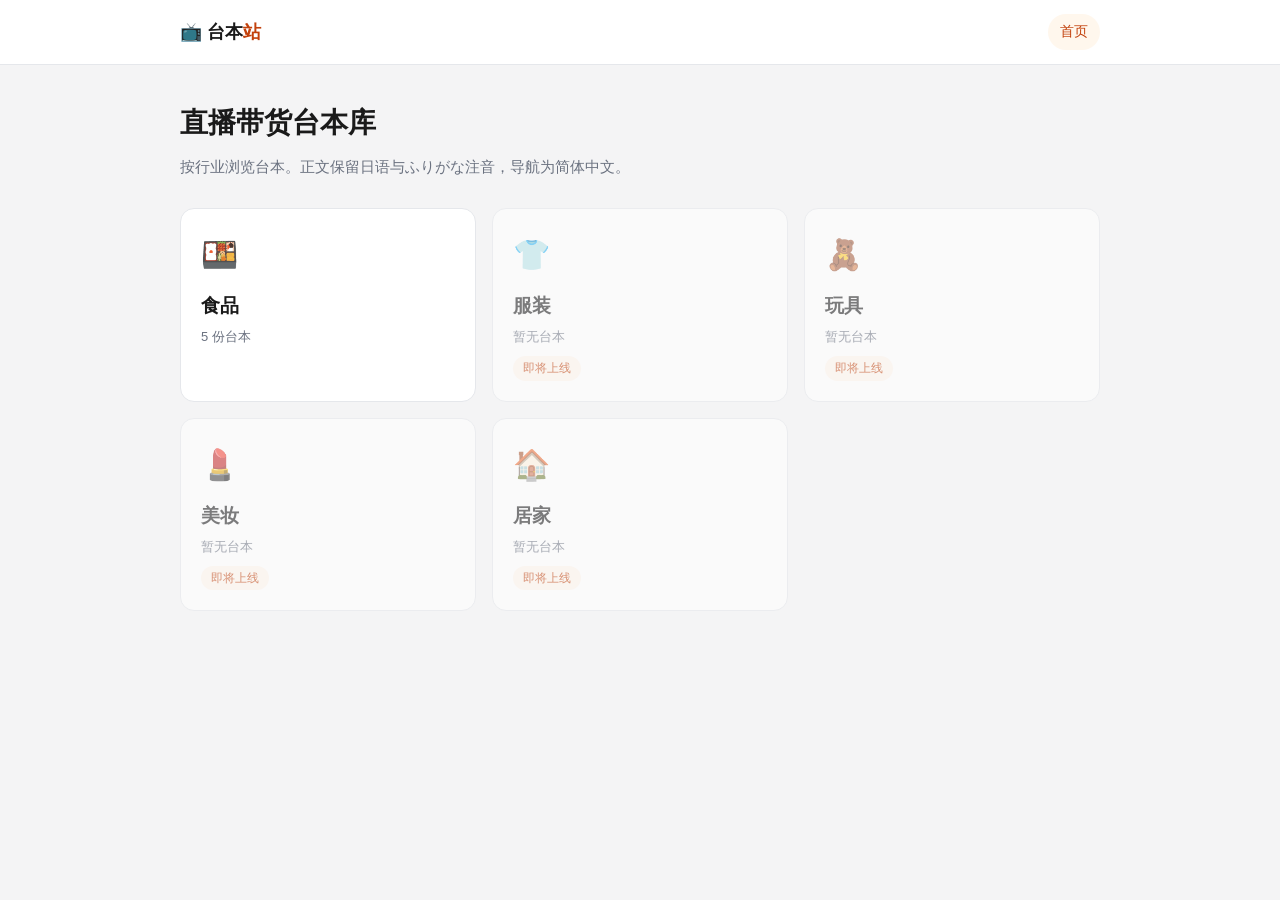
==== site/index.html @ 0ea6c521 "feat: 台本站 — 静态站 + SCHEMA + 转换 Skill + 迁移 5 份台本 - 目录结构 inbox/templates/content/site/archive/.cursor -" ====
<!DOCTYPE html>
<html lang="zh-CN">
<head>
<meta charset="utf-8">
<meta name="viewport" content="width=device-width,initial-scale=1">
<title>台本站 · 直播带货台本库</title>
<link rel="stylesheet" href="assets/app.css">
</head>
<body data-page="home">
<header class="site-header">
  <div class="inner">
    <a class="brand" href="index.html">📺 台本<b>站</b></a>
    <nav><a href="index.html" class="active">首页</a></nav>
  </div>
</header>
<main class="wrap">
  <div class="hero">
    <h1>直播带货台本库</h1>
    <p>按行业浏览台本。正文保留日语与ふりがな注音，导航为简体中文。</p>
  </div>
  <div id="app"></div>
</main>
<script src="assets/app.js"></script>
</body>
</html>
---- site/assets/app.css ----
/* ============ 台本站样式（沿用原台本视觉变量） ============ */
:root{
  --fg:#1a1a1a; --muted:#6b7280; --accent:#c2410c; --accent-soft:#fff7ed;
  --rt:#0369a1; --line:#e5e7eb; --bg:#f4f4f5; --card:#ffffff;
  --radius:14px; --maxw:960px;
}
*{box-sizing:border-box}
html{-webkit-text-size-adjust:100%}
body{
  margin:0; background:var(--bg); color:var(--fg);
  font-family:"Hiragino Kaku Gothic ProN","Yu Gothic","Meiryo","Noto Sans CJK JP","Noto Sans SC","Microsoft YaHei",sans-serif;
  line-height:1.7;
}
a{color:inherit}
img{max-width:100%}

/* ---- 顶部栏 ---- */
.site-header{
  background:var(--card); border-bottom:1px solid var(--line);
  position:sticky; top:0; z-index:20;
}
.site-header .inner{
  max-width:var(--maxw); margin:0 auto; padding:14px 20px;
  display:flex; align-items:center; gap:14px; flex-wrap:wrap;
}
.brand{font-size:18px; font-weight:800; text-decoration:none; color:var(--fg); white-space:nowrap}
.brand b{color:var(--accent)}
.site-header nav{display:flex; gap:6px; flex-wrap:wrap; margin-left:auto}
.site-header nav a{
  text-decoration:none; color:var(--muted); font-size:14px;
  padding:6px 12px; border-radius:999px;
}
.site-header nav a:hover,.site-header nav a.active{background:var(--accent-soft); color:var(--accent)}

.wrap{max-width:var(--maxw); margin:0 auto; padding:26px 20px 90px}

/* ---- 面包屑 ---- */
.crumbs{font-size:13px; color:var(--muted); margin:0 0 18px}
.crumbs a{color:var(--muted); text-decoration:none}
.crumbs a:hover{color:var(--accent)}
.crumbs span{margin:0 6px}

/* ---- 首页 hero ---- */
.hero{margin:8px 0 28px}
.hero h1{font-size:28px; margin:0 0 8px}
.hero p{color:var(--muted); font-size:15px; margin:0}

/* ---- 行业卡片网格 ---- */
.grid{display:grid; grid-template-columns:repeat(auto-fill,minmax(220px,1fr)); gap:16px}
.card{
  display:block; background:var(--card); border:1px solid var(--line);
  border-radius:var(--radius); padding:20px; text-decoration:none; color:inherit;
  transition:border-color .15s, transform .15s, box-shadow .15s;
}
.card:hover{border-color:var(--accent); transform:translateY(-2px); box-shadow:0 6px 20px rgba(0,0,0,.06)}
.card.disabled{opacity:.55; pointer-events:none}
.card .emoji{font-size:30px}
.card .name{font-size:19px; font-weight:700; margin:10px 0 4px}
.card .meta{font-size:13px; color:var(--muted)}
.badge-soon{display:inline-block; font-size:12px; color:var(--accent); background:var(--accent-soft); border-radius:999px; padding:2px 10px; margin-top:8px}

/* ---- 搜索/筛选栏 ---- */
.toolbar{display:flex; gap:10px; flex-wrap:wrap; margin:6px 0 20px; align-items:center}
.toolbar input[type=search]{
  flex:1; min-width:200px; font-size:15px; padding:10px 14px;
  border:1px solid var(--line); border-radius:10px; background:var(--card); color:var(--fg);
}
.toolbar input[type=search]:focus{outline:none; border-color:var(--accent)}
.chips{display:flex; gap:8px; flex-wrap:wrap}
.chip{
  font-size:13px; padding:6px 12px; border-radius:999px; cursor:pointer;
  border:1px solid var(--line); background:var(--card); color:var(--muted);
}
.chip:hover{border-color:var(--accent); color:var(--accent)}
.chip.active{background:var(--accent); color:#fff; border-color:var(--accent)}

/* ---- 台本列表项 ---- */
.list{display:flex; flex-direction:column; gap:12px}
.item{
  display:flex; gap:16px; align-items:center; background:var(--card);
  border:1px solid var(--line); border-radius:var(--radius); padding:14px 16px;
  text-decoration:none; color:inherit; transition:border-color .15s, box-shadow .15s;
}
.item:hover{border-color:var(--accent); box-shadow:0 4px 14px rgba(0,0,0,.05)}
.item .thumb{
  width:64px; height:64px; flex:none; border-radius:10px; object-fit:cover;
  border:1px solid var(--line); background:var(--bg);
}
.item .thumb.placeholder{display:flex; align-items:center; justify-content:center; font-size:26px}
.item .body{min-width:0}
.item .body .t{font-size:17px; font-weight:700; margin:0 0 4px; line-height:1.5}
.item .body .sub{font-size:13px; color:var(--muted); margin:0 0 6px; overflow:hidden; text-overflow:ellipsis; white-space:nowrap}
.item .tags{display:flex; gap:6px; flex-wrap:wrap}
.tag{font-size:12px; color:var(--muted); background:var(--bg); border:1px solid var(--line); border-radius:999px; padding:1px 9px}
.type-pill{font-size:12px; color:var(--accent); background:var(--accent-soft); border-radius:999px; padding:2px 10px; white-space:nowrap; flex:none}

.empty{color:var(--muted); text-align:center; padding:50px 0; font-size:15px}

/* ============ 详情页（台本正文，沿用原台本排版） ============ */
.script-layout{display:grid; grid-template-columns:220px 1fr; gap:34px; align-items:start}
.toc{position:sticky; top:70px; font-size:14px}
.toc .toc-title{font-size:13px; color:var(--muted); text-transform:uppercase; letter-spacing:.05em; margin:0 0 10px}
.toc a{display:block; text-decoration:none; color:var(--muted); padding:5px 10px; border-left:2px solid var(--line); line-height:1.5}
.toc a:hover{color:var(--accent); border-color:var(--accent)}
.toc a.active{color:var(--accent); border-color:var(--accent); font-weight:700}

.script{max-width:760px; line-height:2.5}
.script .headline{font-size:26px; line-height:2.1; margin:0 0 6px}
.script .prod{color:var(--muted); font-size:14px; line-height:1.7; margin:0 0 18px}
.script h2{
  font-size:23px; line-height:2.2; margin:36px 0 10px; padding-bottom:8px;
  border-bottom:2px solid var(--accent); color:#111; scroll-margin-top:70px;
}
.script h3{font-size:20px; line-height:2.2; margin:26px 0 8px; color:var(--accent)}
.script p{font-size:19px; margin:12px 0}
.script p.lead{font-weight:700; font-size:20px; margin:20px 0 8px}
.script ul{margin:8px 0; padding-left:22px}
.script li{font-size:19px; margin:6px 0}
.script strong{font-weight:700}
.script img{max-width:340px; width:60%; height:auto; border-radius:10px; border:1px solid var(--line); display:block; margin:16px 0}
.script ruby{ruby-align:center}
.script rt{font-size:.5em; color:var(--rt); font-weight:400; line-height:1.1; letter-spacing:0}

/* FAQ 问答 */
.qa{margin:14px 0; padding:14px 16px; background:var(--card); border:1px solid var(--line); border-radius:10px}
.qa .q{font-weight:700; font-size:19px; margin:0 0 6px}
.qa .q::before{content:"Q  "; color:var(--accent); font-weight:800}
.qa .a{font-size:19px; margin:0; color:#333}
.qa .a::before{content:"A  "; color:var(--muted); font-weight:800}

.tag-row{display:flex; gap:8px; flex-wrap:wrap; margin:10px 0 4px}

@media(max-width:820px){
  .script-layout{grid-template-columns:1fr; gap:0}
  .toc{position:static; margin-bottom:20px; border:1px solid var(--line); border-radius:10px; padding:12px; background:var(--card)}
  .toc a{border-left:none; padding:4px 0}
}
@media(max-width:600px){
  .wrap{padding:18px 14px 70px}
  .hero h1{font-size:23px}
  .script .headline{font-size:22px}
  .script h2{font-size:20px} .script h3{font-size:18px}
  .script p,.script li,.qa .q,.qa .a{font-size:18px}
  .item .thumb{width:52px; height:52px}
}
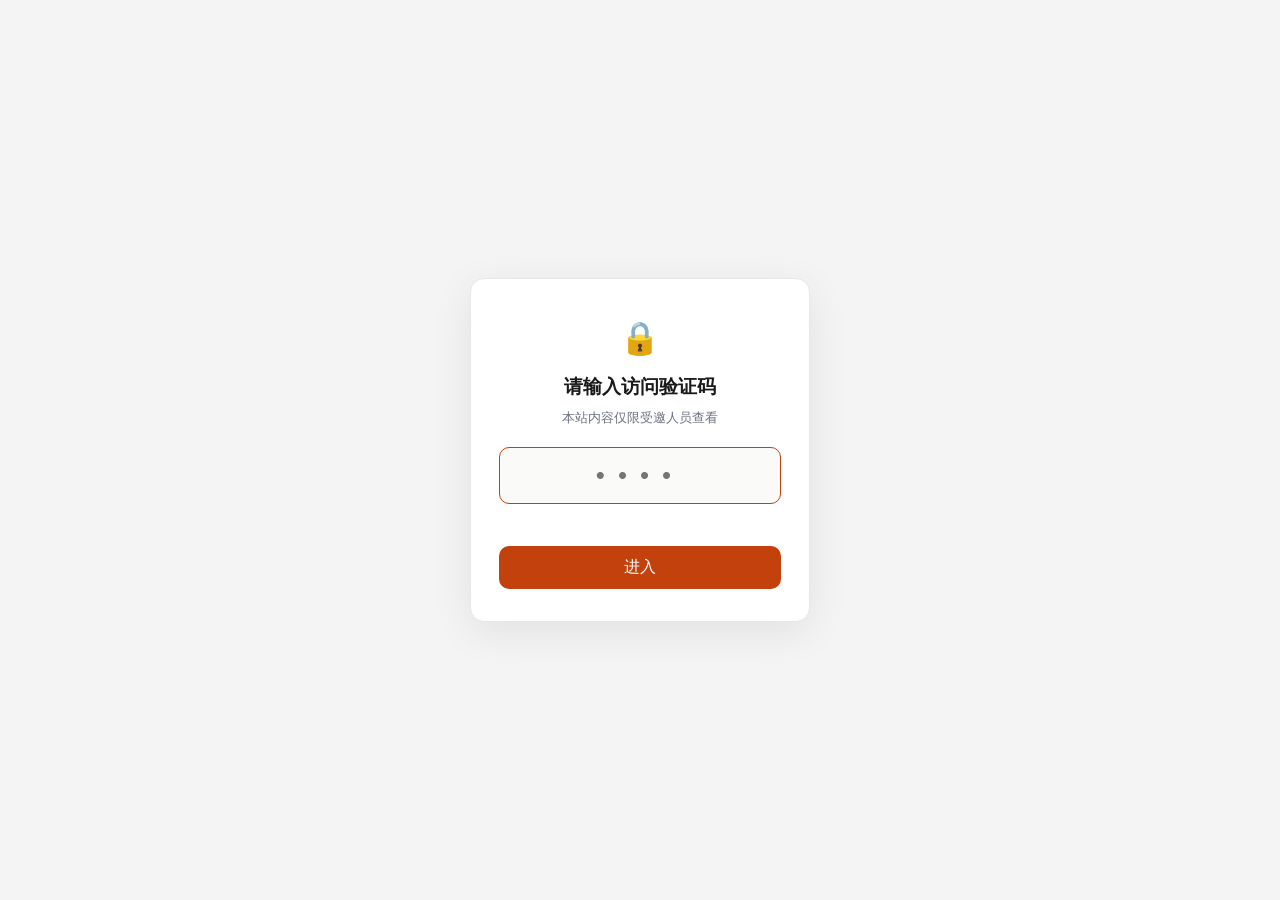
==== commit 59a338e7: "feat: 访问验证码门（4位码，可自改） - site/assets/passcode.js：验证码配置（改一行即可） - site/assets/gate.js：进入前验证，通过后本会话不再询问 " ====
--- a/site/index.html
+++ b/site/index.html
@@ -5,6 +5,8 @@
 <meta name="viewport" content="width=device-width,initial-scale=1">
 <title>台本站 · 直播带货台本库</title>
 <link rel="stylesheet" href="assets/app.css">
+<script src="assets/passcode.js"></script>
+<script src="assets/gate.js"></script>
 </head>
 <body data-page="home">
 <header class="site-header">
